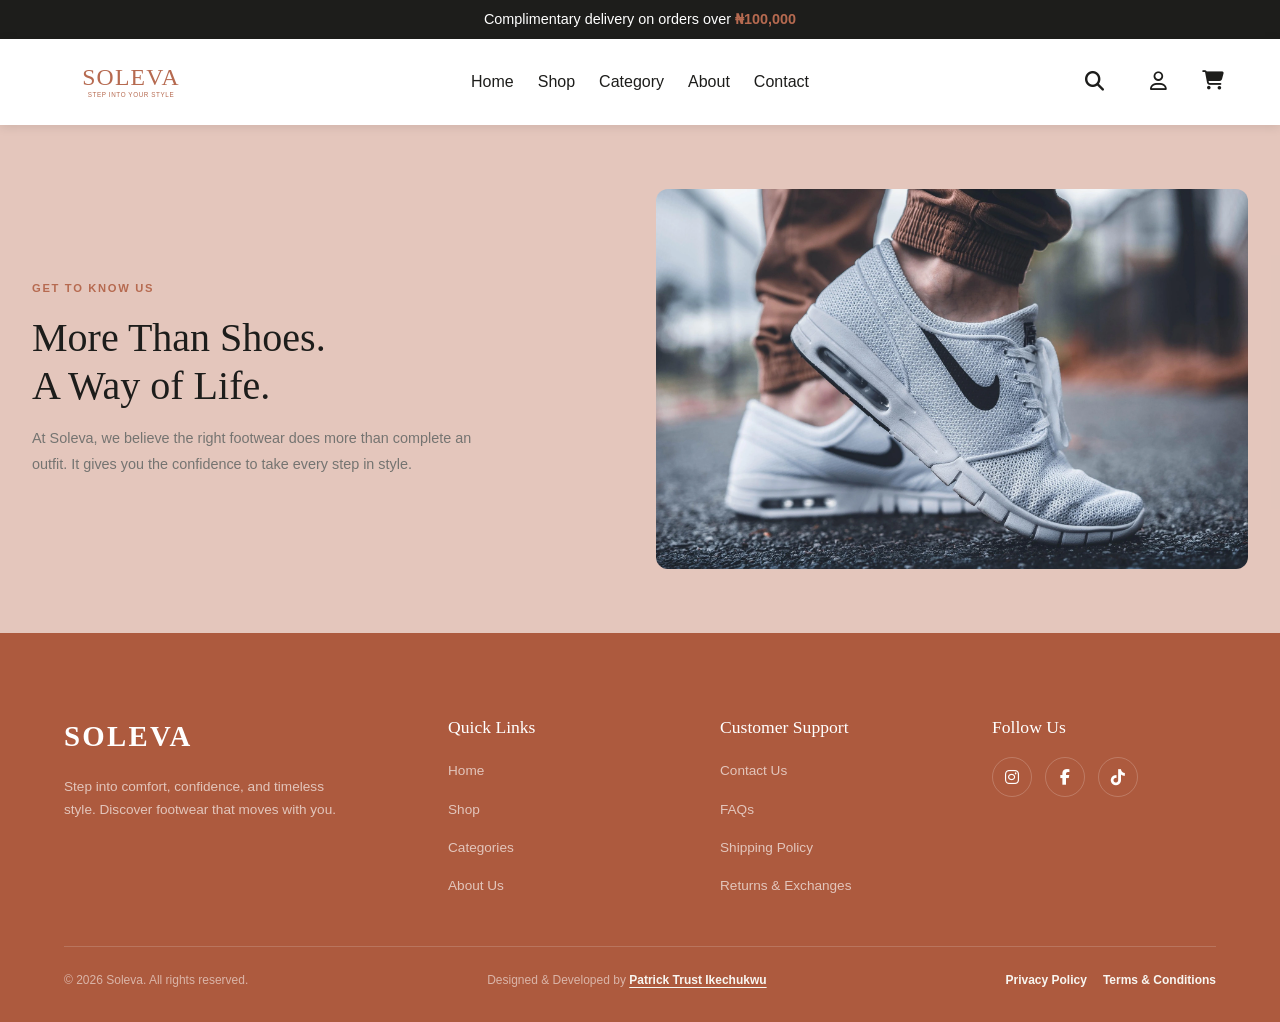
==== about.html @ 8332e3c0 "completed hero section" ====
<!DOCTYPE html>
<html lang="en">

    <head>

        <!-- ==========================================
            Basic Meta Tags
        =========================================== -->
        <meta charset="UTF-8">
        <meta name="viewport" content="width=device-width, initial-scale=1.0">

        <!-- ==========================================
            SEO Meta Tags
        =========================================== -->
        <title>SOLEVA | Step Into Your Style</title>

        <meta name="description"
            content="Discover quality footwear for every style at SOLEVA. Shop sneakers, casual shoes, formal footwear, sports shoes, and more.">

        <meta name="author" content="Patrick Trust Ikechukwu">

        <!-- ==========================================
            Theme Color
        =========================================== -->
        <meta name="theme-color" content="#111111">

        <!-- ==========================================
            Favicon
        =========================================== -->
        <link rel="icon" type="image/png" href="images/logo/favicon.png">

        <!-- ==========================================
            Google Fonts
        =========================================== -->
        <link rel="preconnect" href="https://fonts.googleapis.com">

        <link rel="preconnect"
            href="https://fonts.gstatic.com"
            crossorigin>

        <link
            href="https://fonts.googleapis.com/css2?family=Inter:wght@400;500;600;700&family=Poppins:wght@500;600;700&display=swap"
            rel="stylesheet">

        <!-- ==========================================
            Font Awesome
        =========================================== -->
        <link
            rel="stylesheet"
            href="https://cdnjs.cloudflare.com/ajax/libs/font-awesome/6.7.2/css/all.min.css">

        <!-- ==========================================
            CSS Files
        =========================================== -->
        <link rel="stylesheet" href="css/style.css">
        <link rel="stylesheet" href="css/about.css">
        <link rel="stylesheet" href="css/components.css">
        <link rel="stylesheet" href="css/animations.css">
        <link rel="stylesheet" href="css/responsive.css">

    </head>

    <body>
        <!-- Announcement Bar -->
        <div class="announcement-bar">
            <p>Complimentary delivery on orders over <span>&#8358;100,000</span></p>
        </div>

        <!-- Header -->
        <header class="header">
            <div class="header-container container">
                <!-- Mobile Menu Button -->
                <button class="menu-btn" aria-label="Open navigation menu" aria-expanded="false" aria-controls="nav-links">
                    <i class="fa-solid fa-bars"></i>
                </button>
                <!-- logo -->
                <div class="logo-container">
                    <a href="index.html" class="logo" aria-label="SoleEva home">
                        <img src="assets/images/logo/image.svg" alt="SoleEva">
                    </a>
                </div>
                <!-- navigation -->
                <div class="nav-container">
                    <nav class="nav" aria-label="Main navigation">
                        <ul id="nav-links">
                            <li><a href="index.html">Home</a></li>
                            <li><a href="shop.html">Shop</a></li>
                            <li><a href="shop.html">Category</a></li>
                            <li><a href="about.html">About</a></li>
                            <li><a href="contact.html">Contact</a></li>
                        </ul>
                    </nav>
                </div>
                <!-- Header Actions -->
               <div class="header-actions">
                    <!-- Search --> 
                    <div class="search-container"> 
                        <button class="search-toggle" aria-label="Open search" aria-expanded="false"> <i class="fa-solid fa-magnifying-glass"></i> </button>

                        <form class="search-form" role="search">
                            <input
                                type="search"
                                class="search-input"
                                placeholder="Search shoes..."
                                aria-label="Search shoes"
                            >
                            <button type="submit" aria-label="Submit search">
                                <i class="fa-solid fa-arrow-right"></i>
                            </button>
                        </form>
                        
                    </div> 
                    <!-- Account Dropdown -->
                    <div class="account-container">

                        <button
                            class="account-toggle"
                            aria-label="Account options"
                            aria-expanded="false"
                            aria-controls="account-dropdown"
                        >
                            <i class="fa-regular fa-user"></i>
                        </button>

                        <div class="account-dropdown" id="account-dropdown">
                            <a href="login.html">Login</a>
                        </div>

                    </div>
                    <!-- Cart --> 
                    <div class="cart-container"> 
                        <a href="cart.html" class="cart-link" aria-label="Shopping Cart"> 
                            <i class="fa-solid fa-cart-shopping"></i> 
                        </a> 
                    </div> 
                </div>
            </div>
        </header>

        <main>
            <section class="about-hero">
                <div class="about-hero-content">
                    <p class="about-label">GET TO KNOW US</p>

                    <h1>More Than Shoes.<br>A Way of Life.</h1>

                    <p class="about-description">
                        At Soleva, we believe the right footwear does more than
                        complete an outfit. It gives you the confidence to take
                        every step in style.
                    </p>
                </div>

                <div class="about-hero-image">
                    <img
                        src="assets/images/hero_1.webp"
                        alt="Stylish footwear from the Soleva collection"
                    >
                </div>
            </section>
        </main>
        <footer class="footer">
            <div class="container">

                <!-- Brand -->
                <div class="footer-brand">
                    <a href="index.html" class="footer-logo">
                        SOLEVA
                    </a>

                    <p>
                        Step into comfort, confidence, and timeless style.
                        Discover footwear that moves with you.
                    </p>
                </div>

                <!-- Quick Links -->
                <div class="footer-links">
                    <h3>Quick Links</h3>
                    <ul>
                        <li><a href="index.html">Home</a></li>
                        <li><a href="shop.html">Shop</a></li>
                        <li><a href="shop.html">Categories</a></li>
                        <li><a href="about.html">About Us</a></li>
                    </ul>
                </div>

                <!-- Customer Support -->
                <div class="footer-links">
                    <h3>Customer Support</h3>
                    <ul>
                        <li><a href="contact.html">Contact Us</a></li>
                        <li><a href="#">FAQs</a></li>
                        <li><a href="#">Shipping Policy</a></li>
                        <li><a href="#">Returns & Exchanges</a></li>
                    </ul>
                </div>

                <!-- Social Media -->
                <div class="footer-social">
                    <h3>Follow Us</h3>

                    <div class="social-icons">
                        <a href="#" aria-label="Instagram">
                            <i class="fa-brands fa-instagram"></i>
                        </a>

                        <a href="#" aria-label="Facebook">
                            <i class="fa-brands fa-facebook-f"></i>
                        </a>

                        <a href="#" aria-label="TikTok">
                            <i class="fa-brands fa-tiktok"></i>
                        </a>
                    </div>
                </div>

                <!-- Footer Bottom -->
                <div class="footer-bottom">
                    <p>&copy; 2026 Soleva. All rights reserved.</p>

                    <p>
                        Designed & Developed by
                        <a href="#" target="_blank" rel="noopener noreferrer">
                            Patrick Trust Ikechukwu
                        </a>
                    </p>
                    <div class="footer-legal">
                        <a href="#">Privacy Policy</a>
                        <a href="#">Terms & Conditions</a>
                    </div>
                </div>

            </div>
        </footer>
        
        <script type="module" src="js/scripts.js"></script>
        <script src="js/navigation.js"></script>
    </body>
</html>
---- css/style.css ----
/* Mobile-First CSS */
:root {
    /* Colors */
    --color-background: #b66a5036;
    --color-surface: #FFFFFF;
    --color-text: #1D1D1B;
    --color-text-muted: #757471;
    --color-accent: #B66A50;
    --color-footer: #ad5a3e;
    --color-border: #E7E2D9;
    --color-hero-section: linear-gradient(
        135deg,
        #f5c0a1 0%,
        #e2d7c7 50%,
        #e9c0b4 100%
    );

    /* Typography */
    --font-heading: Georgia, serif;
    --font-body: Arial, sans-serif;

    /* Layout */
    --container-width: 1200px;
    --page-padding-sm: 1rem;
    --page-padding-md: 1.5rem;
    --page-padding-lg: 2rem;
    --page-padding-xl: 2.5rem;

    /* Spacing */
    --space-xs: 0.5rem;
    --space-sm: 1rem;
    --space-md: 1.5rem;
    --space-lg: 2rem;
    --space-xl: 3rem;

    --radius-small: 6px;
    --radius-medium: 12px;

    /* Effects */
    --transition-fast: 200ms ease;
    --transition-smooth: 350ms ease;
}

/* Reset */

*,
*::before,
*::after {
    box-sizing: border-box;
    margin: 0;
    padding: 0;
}

html {
    scroll-behavior: smooth;
}

body {
    min-height: 100vh;
    font-family: var(--font-body);
    background-color: var(--color-background);
    color: var(--color-text);
    line-height: 1.6;
}

img,
picture,
svg {
    display: block;
    max-width: 100%;
}

button,
input,
textarea,
select {
    font: inherit;
}

button {
    cursor: pointer;
}

a {
    color: inherit;
    text-decoration: none;
}

ul,
ol {
    list-style: none;
}

button:focus-visible,
a:focus-visible,
input:focus-visible {
    outline: 2px solid var(--color-accent);
    outline-offset: 4px;
}



/* 4. LAYOUT UTILITIES */

.container {
    width: min(
        100% - (var(--page-padding) * 2),
        var(--container-width)
    );
    margin-inline: auto;
}

.section {
    padding-block: var(--space-xl);
}

.section-title {
    margin-bottom: var(--space-lg);
}


/* 5. BUTTONS */

.btn {
    display: inline-flex;
    align-items: center;
    justify-content: center;
    gap: var(--space-xs);

    padding: 0.8rem 1.5rem;

    background-color: var(--color-text);
    color: var(--color-surface);

    border: 1px solid transparent;
    border-radius: var(--radius-small);

    font-size: 0.9rem;
    font-weight: 500;

    transition:
        background-color var(--transition-fast),
        color var(--transition-fast),
        border-color var(--transition-fast);
}

.btn:hover {
    background-color: var(--color-accent);
}

.btn--outline {
    background-color: transparent;
    color: var(--color-text);
    border-color: var(--color-border);
}

.btn--outline:hover {
    background-color: var(--color-text);
    color: var(--color-surface);
}


/* 6. FORMS */

input,
textarea,
select {
    width: 100%;
    padding: 0.8rem 1rem;

    background-color: var(--color-surface);
    color: var(--color-text);

    border: 1px solid var(--color-border);
    border-radius: var(--radius-small);
}

input::placeholder,
textarea::placeholder {
    color: var(--color-text-muted);
}


/* 7. ACCESSIBILITY */

.skip-link {
    position: absolute;
    top: -100%;
    left: 1rem;
    z-index: 1000;

    padding: 0.75rem 1rem;
    background-color: var(--color-text);
    color: var(--color-surface);
}

.skip-link:focus {
    top: 1rem;
}

@media (prefers-reduced-motion: reduce) {
    *,
    *::before,
    *::after {
        scroll-behavior: auto !important;
        animation-duration: 0.01ms !important;
        animation-iteration-count: 1 !important;
        transition-duration: 0.01ms !important;
    }
}


/* 8. RESPONSIVE ADJUSTMENTS */

/* Tablets and larger screens */
@media (min-width: 768px) {
    :root {
        --page-padding: 1.5rem;
    }

    .section {
        padding-block: var(--space-xl);
    }
}

/* Large screens */
@media (min-width: 1200px) {
    :root {
        --page-padding: 2rem;
    }
}
---- css/about.css ----
.about-hero {
    width: 100%;
    padding: 3rem 1.5rem;
    background-color: var(--color-background);
}

.about-hero-content {
    margin-bottom: 2rem;
}

.about-label {
    margin-bottom: 1rem;
    color: var(--color-accent);
    font-size: .7rem;
    font-weight: 700;
    letter-spacing: .15em;
}

.about-hero-content h1 {
    margin-bottom: 1rem;
    color: var(--color-text);
    font-family: var(--font-heading);
    font-size: clamp(2rem, 7vw, 3rem);
    font-weight: 400;
    line-height: 1.2;
}

.about-description {
    max-width: 450px;
    color: var(--color-text-muted);
    font-size: .9rem;
    line-height: 1.8;
}

.about-hero-image {
    width: 100%;
    height: 280px;
    overflow: hidden;
    border-radius: var(--radius-medium);
}

.about-hero-image img {
    display: block;
    width: 100%;
    height: 100%;
    object-fit: cover;
}
---- css/components.css ----
/* Announcement Bar */

.announcement-bar {
    padding: 0.5rem;
    background-color: var(--color-text);
    color: var(--color-surface);
    text-align: center;
    font-size: 0.9rem;
}

.announcement-bar span {
    color: var(--color-accent);
    font-weight: 600;
}

/* Header */

.header {
    position: relative;
    background-color: var(--color-surface);
    box-shadow: 0 2px 10px rgba(0, 0, 0, 0.1);
}

.header-container {
    display: flex;
    align-items: center;
    gap: 0.75rem;
    padding: var(--space-sm) var(--page-padding-sm);
}
/* hamburger menu */
.menu-btn {
    display: flex;
    align-items: center;
    justify-content: center;

    width: 40px;
    height: 40px;

    background: transparent;
    border: none;
    border-radius: var(--radius-small);

    font-size: 1.5rem;
    color: var(--color-text);

    cursor: pointer;
    transition: color var(--transition-fast);
}

.menu-btn:hover {
    color: var(--color-accent);
}
/* Logo */
.logo-container {
    display: flex;
    align-items: center;
}

.logo {
    display: inline-flex;
    align-items: center;
    text-decoration: none;
}

.logo img {
    display: block;
    width: 150px;
    height: auto;
    max-width: 100%;
    object-fit: contain;
    transition: opacity var(--transition-fast);
}

.logo:hover img {
    opacity: 0.85;
}

/* Navigation */
.nav-container {
    display: none;
    position: absolute;
    top: 100%;
    left: 0;
    width: 100%;
    background-color: var(--color-surface);
    border-top: 1px solid var(--color-border);
    z-index: 100;
}

.nav-container.active {
    display: block;
}

.nav ul {
    display: flex;
    flex-direction: column;
    list-style: none;
    padding: var(--space-sm) var(--page-padding-sm);
    margin: 0;
}

.nav li a {
    display: block;
    padding: 1rem 0;
    color: var(--color-text);
    text-decoration: none;
    border-bottom: 1px solid var(--color-border);
    transition: color var(--transition-fast);
}

.nav li:last-child a {
    border-bottom: none;
}

.nav li a:hover {
    color: var(--color-accent);
}

/* Header Actions */

.header-actions {
    display: flex;
    align-items: center;
    gap: var(--space-xs);
    margin-left: auto;
}

.header-actions i{
    font-size: 0.97rem;
    color: var(--color-text);
    cursor: pointer;
    transition: color var(--transition-fast);
}

.header-actions i:hover {
    color: var(--color-accent);
}

/* Search input when clicked */
.search-container {
    position: relative;
}

.search-toggle {
    display: flex;
    align-items: center;
    justify-content: center;
    width: 40px;
    height: 40px;
    background: none;
    border: none;
    color: var(--color-text);
    font-size: 1.1rem;
    cursor: pointer;
}

.search-form {
    display: none;
    align-items: center;
    gap: 0.5rem;
    position: absolute;
    top: calc(100% + 0.75rem);
    right: -70px;
    width: min(280px, 85vw);
    padding: 0.5rem;
    background: var(--color-surface);
    border: 1px solid var(--color-border);
    border-radius: var(--radius-medium);
    z-index: 10;
}

.search-container.active .search-form {
    display: flex;
}

.search-input {
    width: 100%;
    min-width: 0;
    padding: 0.5rem;
    border: none;
    outline: none;
    background: transparent;
    color: var(--color-text);
    font-size: 1rem;
}

.search-form button {
    padding: 0.5rem;
    border: none;
    background: none;
    color: var(--color-text);
    cursor: pointer;
}

/* Account Dropdown */
.account-container {
    position: relative;
}

.account-toggle {
    display: flex;
    align-items: center;
    justify-content: center;
    width: 40px;
    height: 40px;
    padding: 0;
    background: none;
    border: none;
    color: var(--color-text);
    font-size: 1.2rem;
    cursor: pointer;
    transition: color var(--transition-fast);
}

.account-toggle:hover {
    color: var(--color-accent);
}

.account-dropdown {
    display: none;
    position: absolute;
    top: calc(100% + 0.75rem);
    right: -30px;
    min-width: 160px;
    background-color: var(--color-surface);
    border: 1px solid var(--color-border);
    border-radius: var(--radius-medium);
    box-shadow: 0 4px 12px rgba(0, 0, 0, 0.08);
    z-index: 200;
}

.account-container.active .account-dropdown {
    display: block;
}

.account-dropdown a {
    display: block;
    padding: 0.75rem 1rem;
    color: var(--color-text);
    text-decoration: none;
    transition: background-color var(--transition-fast),
                color var(--transition-fast);
}

.account-dropdown a:hover {
    background-color: var(--color-background);
    color: var(--color-accent);
}


/* =========================
   HERO SECTION
========================= */
.hero {
    width: 100%;
    min-height: auto;
    background: var(--color-hero-section);
    padding-bottom: 50px;
}

.hero-container {
    display: flex;
    flex-direction: column;
    gap: var(--space-md);

    width: 100%;
}
.hero-image {
    position: relative;
    width: 100%;
    height: 320px;
    overflow: hidden;
}

.hero-image picture {
    display: block;
    width: 100%;
    height: 100%;
}

.hero-image img {
    display: block;
    width: 100%;
    height: 100%;
    object-fit: cover;
    object-position: center;
    opacity: 1;
    transition: opacity 600ms ease;
}

.hero-image img.is-changing {
    opacity: 0;
}
.hero-content {
    width: 100%;
    padding: var(--space-xs) var(--page-padding-sm);
}

.hero-subtitle {
    width: fit-content;
    margin: 0 0 var(--space-xs);

    font-size: 0.875rem;
    font-weight: 600;
    font-family: var(--font-heading);
    font-style:italic;
    letter-spacing: 0.08em;
    text-transform: uppercase;
    color: var(--color-accent);

    border-bottom: 3px double var(--color-accent);
}

.hero-content h1 {
    margin: 0 0 var(--space-sm);

    font-family: var(--font-heading);
    font-size: 2.2rem;
    font-weight: 500;
    line-height: 1.1;
    letter-spacing: -0.04em;

    /* max-width: 390px; */
}

.hero-description {
    max-width: 450px;
    margin: 0 0 var(--space-md);

    color: var(--color-text-muted);
    font-size: 0.886rem;
    font-family: var(--font-heading);
    font-style:italic;
    line-height: 1.5;
}

.hero-buttons {
    display: flex;
    flex-wrap: wrap;
    gap: var(--space-sm);
}

.btn {
    display: inline-flex;
    align-items: center;
    justify-content: center;
    gap: var(--space-sm);

    min-height: 42px;
    padding: 0.65rem 1rem;

    border: 1px solid transparent;
    border-radius: var(--radius-small);

    font-size: 0.85rem;
    text-decoration: none;

    transition:
        background-color var(--transition-fast),
        color var(--transition-fast),
        border-color var(--transition-fast);
}

.btn-primary {
    background-color: var(--color-accent);
    color: var(--color-surface);
}

.btn-secondary {
    border-color: var(--color-text);
    background-color: transparent;
    color: var(--color-text);
}

.btn-primary:hover {
    background-color: var(--color-text);
}

.btn-secondary:hover {
    background-color: var(--color-text);
    color: var(--color-surface);
}





/* =========================
   SHOP BY CATEGORY
========================= */

.categories-section, .featured-products {
    width: 100%;
    padding-top: var(--space-md);
    padding-bottom: var(--space-lg);
    background-color: var(--color-background);
}

/* Section heading */

.section-heading {
    margin-bottom: var(--space-sm);
    text-align: center;
}

.section-heading > p:first-child {
    width: fit-content;

    margin: 0 auto;
    margin-bottom: var(--space-xs);

    color: var(--color-accent);
    font-size: 0.7rem;
    font-weight: 700;
    font-family: var(--font-heading);
    font-style:italic;
    letter-spacing: 0.15em;

    
    border-bottom: 3px double var(--color-accent);

}

.section-heading h2 {
    color: var(--color-text);
    font-family: var(--font-heading);
    font-size: clamp(1.8rem, 5vw, 2.5rem);
    font-weight: 500;
}

.section-heading > p:last-child {
    width: fit-content;
    margin: 0 auto;
    padding-bottom: 0.4rem;

    color: var(--color-text);
    font-size: 0.9rem;
    font-family: var(--font-heading);
    font-style: italic;
    line-height: 1.6;
}

/* Category grid */

.categories-grid, .products-grid {
    display: grid;
    grid-template-columns: repeat(2, minmax(0, 1fr));
    gap: 1rem;
    padding: var(--space-sm) var(--page-padding-sm);
}

/* Category card */

.category-card {
    position: relative;
    display: block;
    min-width: 0;
    overflow: hidden;
    aspect-ratio: 2 / 1;
    border-radius: var(--radius-medium);
    background-color: var(--color-border);
    text-decoration: none;
}

/* Category image */

.category-card img {
    display: block;
    width: 100%;
    height: 100%;
    object-fit: cover;
    transition: transform var(--transition-smooth);
}

/* Dark gradient behind text */

.category-card::after {
    position: absolute;
    inset: 0;
    content: "";
    background: linear-gradient(
        to top,
        rgba(0, 0, 0, 0.65),
        rgba(0, 0, 0, 0.15) 45%,
        transparent 75%
    );
    pointer-events: none;
}

/* Category information */

.category-info {
    position: absolute;
    right: 0;
    bottom: 0;
    left: 0;
    z-index: 1;
    display: flex;
    align-items: flex-end;
    justify-content: space-between;
    gap: 0.5rem;
    padding: 1rem;
}

.category-info h3 {
    color: var(--color-surface);
    font-family: var(--font-heading);
    font-size: clamp(1rem, 3vw, 1.25rem);
    font-weight: 400;
}

.category-info span {
    flex-shrink: 0;
    color: var(--color-surface);
    font-size: 0.7rem;
    white-space: nowrap;
}

/* Hover effect */

.category-card:hover img {
    transform: scale(1.06);
}

/* Keyboard accessibility */

.category-card:focus-visible {
    outline: 2px solid var(--color-accent);
    outline-offset: 4px;
}


/* FEATURED PRODUCTS */

.product-card {
    min-width: 0;
    overflow: hidden;
    background-color: var(--color-background);
    border-radius: var(--radius-medium);
}

.product-image {
    width: 100%;
    aspect-ratio: 1 / 1;
    overflow: hidden;
    background-color: var(--color-border);
}

.product-image img {
    display: block;
    width: 100%;
    height: 100%;
    object-fit: cover;
    object-position: center;
}

.product-info {
    display: flex;
    flex-direction: column;
    gap: 0.4rem;
    padding: 0.85rem;
}

.product-category {
    color: var(--color-text-muted);
    font-size: 0.8rem;
    text-transform: uppercase;
    letter-spacing: 0.08em;
}

.product-info h3 {
    color: var(--color-text);
    font-family: var(--font-heading);
    font-size: 0.98rem;
    font-weight: 400;
    line-height: 1.4;
}

.product-price {
    color: var(--color-accent);
    font-size: 1rem;
    font-weight: 700;
}

.product-image img {
    transition: transform var(--transition-smooth);
}

.product-card:hover .product-image img {
    transform: scale(1.05);
}

.product-card {
    transition: box-shadow var(--transition-smooth);
}

.product-card:hover {
    box-shadow: 0 8px 24px rgba(0, 0, 0, 0.08);
}

.product-info h3 {
    transition: color var(--transition-fast);
}

.product-card:hover .product-info h3 {
    color: var(--color-accent);
}

/* landscape for featured products */
@media screen and (min-width: 620px) and (max-width: 1023px) 
and (orientation: landscape) 
and (max-height: 700px) {
    .products-grid {
        grid-template-columns: repeat(3, minmax(0, 1fr));
        gap: 1.25rem;
    }
    .product-image {
        aspect-ratio: 3 / 2;
    }
    /* .featured-products .container, .new-arrivals .container{
        max-width: 670px;
    } */
}



/* promotional banner */
.promo-banner {
    position: relative;
    width: 100%;
    min-height: 350px;

    display: flex;
    align-items: center;
    justify-content: flex-start;

    padding: var(--space-xl) var(--page-padding);

    background-image: url("../assets/images/hero_2.jpg");
    background-size: cover;
    background-position: 70% center;
    background-repeat: no-repeat;

    overflow: hidden;
}

/* Dark overlay */
.promo-banner::before {
    content: "";
    position: absolute;
    inset: 0;
    background: rgba(0, 0, 0, 0.582);
}

/* Text content */
.promo-content {
    position: relative;
    z-index: 1;
    width: 100%;
    max-width: 100%;
    text-align: left;
    padding: var(--space-md) var(--page-padding-sm);
}

/* Promotional label */
.promo-label {
    color: var(--color-accent);
    font-size: 0.7rem;
    font-weight: 700;
    letter-spacing: 0.15em;
    margin-bottom: var(--space-sm);
}

/* Heading */
.promo-content h2 {
    color: var(--color-surface);
    font-family: var(--font-heading);
    font-size: 1.8rem;
    font-weight: 400;
    line-height: 1.2;
    margin-bottom: var(--space-sm);
}

/* Description */
.promo-description {
    color: var(--color-surface);
    font-size: 0.85rem;
    line-height: 1.7;
    margin-bottom: var(--space-lg);
}

/* Button */
.promo-btn {
    display: inline-block;
    padding: 0.85rem 1.5rem;
    background-color: var(--color-accent);
    color: var(--color-surface);
    text-decoration: none;
    font-size: 0.85rem;
    transition: background-color var(--transition-fast);
}

.promo-btn:hover {
    background-color: var(--color-text);
}


/* new arrivals */
.new-arrivals {
    width: 100%;
    padding-top: var(--space-xl);
    background-color: var(--color-background);
}

.new-arrivals .container {
    max-width: var(--container-width);
    margin: 0 auto;
}

.new-arrivals-action {
    display: flex;
    justify-content: center;
    padding: 2rem 0 ;
}

.view-all-btn {
    display: inline-block;
    padding: 0.85rem 1.5rem;
    border: 1px solid var(--color-text);
    color: var(--color-text);
    text-decoration: none;
    font-size: 0.85rem;
    transition: all var(--transition-fast);
}

.view-all-btn:hover {
    background-color: var(--color-text);
    color: var(--color-surface);
}

.product-image {
    position: relative;
}

.product-badge {
    position: absolute;
    top: 0.7rem;
    left: 0.7rem;
    z-index: 1;
    padding: 0.35rem 0.6rem;
    background-color: var(--color-accent);
    color: var(--color-surface);
    font-size: 0.65rem;
    font-weight: 700;
    letter-spacing: 0.08em;
}



/* ===== why-choose-section ===== */
.why-choose-section {
    width: 100%;
    padding: 2.5rem 1.5rem;
    background-color: var(--color-surface);
}

.why-choose-section .container {
    max-width: var(--container-width);
    margin: 0 auto;
}

.features-grid {
    display: grid;
    grid-template-columns: repeat(2, minmax(0, 1fr));
    gap: 1rem;
}

.feature-card {
    display: flex;
    flex-direction: column;
    align-items: flex-start;
    gap: 0.7rem;
    padding: 1.2rem 1rem;
    background-color: var(--color-background);
    border: 1px solid var(--color-border);
    border-radius: var(--radius-medium);
}

.feature-icon {
    display: flex;
    align-items: center;
    justify-content: center;
    width: 42px;
    height: 42px;
    background-color: rgba(182, 106, 80, 0.12);
    color: var(--color-accent);
    border-radius: 50%;
    font-size: 1rem;
}

.feature-card h3 {
    color: var(--color-text);
    font-family: var(--font-heading);
    font-size: 1rem;
    font-weight: 400;
}

.feature-card p {
    color: var(--color-text-muted);
    font-size: 0.8rem;
    line-height: 1.6;
}



/* testimonials */
.testimonials-section {
    width: 100%;
    padding: 2.5rem 1.5rem;
    background-color: var(--color-background);
}

.testimonials-section .container {
    max-width: var(--container-width);
    margin: 0 auto;
}

.testimonials-container {
    display: flex;
    gap: 1rem;
    overflow-x: auto;
    scroll-snap-type: x mandatory;
    scrollbar-width: none;
    padding-bottom: 0.5rem;
}

.testimonials-container::-webkit-scrollbar {
    display: none;
}

.testimonial-card {
    flex: 0 0 85%;
    scroll-snap-align: start;
    padding: 1.5rem;
    background-color: var(--color-surface);
    border: 1px solid var(--color-border);
    border-radius: var(--radius-medium);
}

.testimonial-rating {
    display: flex;
    gap: 0.25rem;
    color: var(--color-accent);
    font-size: 0.8rem;
    margin-bottom: 1rem;
}

.testimonial-text {
    color: var(--color-text);
    font-family: var(--font-heading);
    font-size: 0.95rem;
    line-height: 1.7;
    margin-bottom: 1.5rem;
}

.testimonial-author {
    display: flex;
    align-items: center;
    gap: 0.75rem;
}

.author-avatar {
    width: 42px;
    height: 42px;
    display: flex;
    align-items: center;
    justify-content: center;
    flex-shrink: 0;
    background-color: rgba(182, 106, 80, 0.12);
    color: var(--color-accent);
    border-radius: 50%;
    font-size: 0.8rem;
    font-weight: 700;
}

.testimonial-author h3 {
    color: var(--color-text);
    font-size: 0.9rem;
    font-weight: 600;
    margin-bottom: 0.2rem;
}

.testimonial-author span {
    color: var(--color-text-muted);
    font-size: 0.7rem;
}


/* newsletter */
.newsletter-section {
    width: 100%;
    padding: 3rem 1.5rem;
    background-color: var(--color-text);
}

.newsletter-section .container {
    max-width: var(--container-width);
    margin: 0 auto;
}
.newsletter-section {
    width: 100%;
    padding: 3rem 1.5rem;
    background-image: url("../assets/images/hero_3.webp");
    background-size: cover;
    background-position: center;
    background-repeat: no-repeat;
    position: relative;
    isolation: isolate;
}

.newsletter-section::before {
    content: "";
    position: absolute;
    inset: 0;
    background: rgba(0, 0, 0, 0.822);
    z-index: -1;
}
/* .newsletter-section .section-heading {
    max-width: 550px;
    margin: 0 auto var(--space-lg);
} */

.newsletter-section .section-heading h2 {
    color: var(--color-surface);
}

.newsletter-section .section-heading > p:last-child {
    color: rgba(255, 255, 255, .7);
}

.newsletter-form {
    max-width: 550px;
    margin: 0 auto;
}

.newsletter-form {
    display: flex;
    flex-direction: column;
    gap: .75rem;
}

.newsletter-form input {
    width: 100%;
    padding: .9rem 1rem;
    border: 1px solid var(--color-border);
    border-radius: var(--radius-small);
    background-color: var(--color-surface);
    color: var(--color-text);
    font-size: .85rem;
    outline: none;
}

.newsletter-form input:focus {
    border-color: var(--color-accent);
}

.newsletter-form button {
    width: 100%;
    padding: .9rem 1rem;
    border: none;
    border-radius: var(--radius-small);
    background-color: var(--color-accent);
    color: var(--color-surface);
    font-size: .85rem;
    font-weight: 600;
    cursor: pointer;
    transition: background-color var(--transition-fast);
}

.newsletter-form button:hover {
    background-color: #98543f;
}


/* footer */
/* FOOTER */

.footer {
    width: 100%;
    padding: 3rem 1.5rem 1.5rem;
    background: var(--color-footer);
}

.footer .container {
    max-width: var(--container-width);
    margin: 0 auto;
}

/* BRAND */

.footer-brand {
    padding-bottom: 2rem;
    border-bottom: 1px solid rgba(255, 255, 255, .15);
}
.footer-logo {
    display: inline-block;
    margin-bottom: 1rem;
    color: var(--color-surface);
    font-family: var(--font-heading);
    font-size: 1.8rem;
    font-weight: 600;
    letter-spacing: .08em;
    text-decoration: none;
}

.footer-brand p {
    max-width: 320px;
    color: rgba(255, 255, 255, .65);
    font-size: .85rem;
    line-height: 1.7;
}

/* FOOTER LINKS */

.footer-links {
    padding: 1.5rem 0;
    border-bottom: 1px solid rgba(255, 255, 255, .15);
}

.footer-links h3,
.footer-social h3 {
    margin-bottom: 1rem;
    color: var(--color-surface);
    font-family: var(--font-heading);
    font-size: 1.1rem;
    font-weight: 400;
}

.footer-links ul {
    display: flex;
    flex-direction: column;
    gap: .8rem;
    list-style: none;
}

.footer-links a {
    color: rgba(255, 255, 255, .65);
    font-size: .85rem;
    text-decoration: none;
    transition: color var(--transition-fast);
}

.footer-links a:hover {
    color: var(--color-accent);
}

/* SOCIAL MEDIA */

.footer-social {
    padding: 1.5rem 0;
    border-bottom: 1px solid rgba(255, 255, 255, .15);
}

.social-icons {
    display: flex;
    align-items: center;
    gap: .8rem;
}

.social-icons a {
    display: flex;
    align-items: center;
    justify-content: center;
    width: 40px;
    height: 40px;
    border: 1px solid rgba(255, 255, 255, .2);
    border-radius: 50%;
    color: var(--color-surface);
    font-size: 1rem;
    text-decoration: none;
    transition: all var(--transition-fast);
}

.social-icons a:hover {
    background-color: var(--color-accent);
    border-color: var(--color-accent);
}

/* FOOTER BOTTOM */

.footer-bottom {
    display: flex;
    flex-direction: column;
    align-items: center;
    gap: 1rem;
    padding-top: 1.5rem;
    text-align: center;
}

.footer-bottom p,
.footer-legal a {
    color: rgba(255, 255, 255, .55);
    font-size: .75rem;
}
.footer-bottom a {
    color: #F8F6F1;
    font-weight: 600;
    text-decoration: underline;
    text-underline-offset: 3px;
    transition: opacity var(--transition-fast);
}

.footer-bottom a:hover {
    opacity: .75;
}
.footer-legal {
    display: flex;
    flex-wrap: wrap;
    justify-content: center;
    gap: 1rem;
}

.footer-legal a {
    text-decoration: none;
    transition: color var(--transition-fast);
}

.footer-legal a:hover {
    color: var(--color-accent);
}
---- css/responsive.css ----
/* ========================================
   TABLET AND DESKTOP
======================================== */

@media (min-width: 768px) {

    .header .header-container {
        display: flex;
        align-items: center;
        justify-content: space-between;
        gap: var(--space-md);
    }

    .header .menu-btn {
        display: none;
    }

    .header .nav-container {
        display: block;
        position: static;
        width: auto;
        margin-left: 0;
        border-top: none;
        background: transparent;
    }

    .header .nav ul {
        display: flex;
        flex-direction: row;
        align-items: center;
        justify-content: center;
        gap: var(--space-md);
        padding: 0;
    }

    .header .nav li a {
        padding: 0.5rem 0;
        border-bottom: none;
    }

    .header .header-actions {
        display: flex;
        align-items: center;
        gap: var(--space-xs);
        margin-left: 0;
    }

    .header-actions i{
        font-size: 1rem;
    }
    
    .hero-image{
        height: 400px;
    }

    .hero-content{
        padding: var(--space-sm) var(--page-padding-md);
    }

    .hero-subtitle{
        font-size: 1rem;
    }

    .hero-content h1{
        font-size: 2.5rem;

        max-width: 590px;
    }

    .hero-description{
        font-size: 1rem;
        max-width: 500px;
    }

    .hero-buttons{
        gap: var(--space-md);
    }

    .btn{
        min-height: 45px;
        padding: 0.85rem 1.385rem;
        font-size: 1rem;
    }

     .categories-section {
        padding-top: var(--space-lg);
    }

    .section-heading > p:first-child{
        text-align: left;
        margin:0;
        margin-left: var(--space-lg);
        font-size: 0.875rem;
    }

    .section-heading {
        margin-bottom: var(--space-lg);
    }

    .categories-grid {
        grid-template-columns: repeat(3, minmax(0, 1fr));
        gap: 1.25rem;
    }

    .category-info {
        padding: 1.25rem;
    }

    .category-card{
        aspect-ratio: 2 / 1;
    }

    .products-grid {
        grid-template-columns: repeat(3, minmax(0, 1fr));
        gap: 1.25rem;
    }

    .featured-products .container {
        max-width: 900px;
    }

    .product-image{
        aspect-ratio: 3 / 2;
    }

    .why-choose-section {
        padding: 3.5rem 2rem;
    }

    .why-choose-section .section-heading > p:first-child{
        margin:0;
        margin-left: var(--space-ms);
    }

    .features-grid {
        grid-template-columns: repeat(2, minmax(0, 1fr));
        gap: 1.5rem;
    }

    .feature-card {
        padding: 1.5rem;
        gap: 0.9rem;
    }

    .feature-icon {
        width: 48px;
        height: 48px;
        font-size: 1.1rem;
    }

    .feature-card h3 {
        font-size: 1.1rem;
    }

    .feature-card p {
        font-size: 0.9rem;
    }

    .testimonials-section {
        padding: 3.5rem 2rem;
    }

    .testimonials-container {
        gap: 1.5rem;
    }

    .testimonial-card {
        flex: 0 0 90%;
        padding: 1.75rem;
    }

    .testimonial-text {
        font-size: 1rem;
    }

    .newsletter-section {
        padding: 3rem 1rem;
    }

    .newsletter-subtitle{
        color: var(--color-accent);
    }

    .newsletter-content {
        display: flex;
        align-items: center;
        justify-content: space-between;
        gap: 3rem;
    }

    .newsletter-content .section-heading {
        flex: 1;
        max-width: 500px;
        margin: 0;
        text-align: left;
    }

    .newsletter-content .section-heading > p:first-child{
        margin:0;
        margin-left: var(--space-ms);
    }

    .newsletter-form {
        flex: 1;
        max-width: 450px;
        margin: 0;
    }

    .footer {
        padding: 4rem 2rem 2rem;
    }

    .footer .container {
        display: grid;
        grid-template-columns: repeat(2, minmax(0, 1fr));
        column-gap: 3rem;
    }

    .footer-brand {
        padding-bottom: 2rem;
    }

    .footer-links {
        padding: 1.5rem 0;
    }

    .footer-social {
        padding: 1.5rem 0;
    }

    .footer-bottom {
        grid-column: 1 / -1;
        flex-direction: row;
        justify-content: space-between;
        text-align: left;
        padding-top: 2rem;
    }

    .about-hero {
        display: flex;
        align-items: center;
        gap: 2rem;
        padding: 4rem 2rem;
    }

    .about-hero-content {
        flex: 1;
        margin-bottom: 0;
    }

    .about-hero-content h1 {
        font-size: 2.5rem;
    }

    .about-hero-image {
        flex: 1;
        height: 380px;
    }
}

/* Laptop */
@media (min-width: 1024px) {

    .header .header-actions {
        gap: var(--space-md);
    }

    .header-actions i{
        font-size: 1.2rem;
    }

    .hero-container{
        flex-direction: row-reverse;
        gap: var(--space-xs);
    }

    .hero-image{
        height: 500px;
        padding: var(--space-sm) var(--page-padding-md);
    }

    .hero-image img{
        border-radius: 9rem 0 5rem 0;
    }

    .hero-content{
        display: flex;
        align-items: center;
    }

    .hero-content h1{
        font-size: 3rem;
        max-width: 590px;
    }

    .hero-description{
        font-size: 1.3rem;
        padding-bottom: 3rem;
    }

    .categories-grid {
        grid-template-columns: repeat(3, minmax(0, 1fr));
        gap: 1.25rem;
        padding: var(--space-md) var(--page-padding-lg);
    }

    .featured-products .container {
        max-width: 1090px;
    }
}

/* Desktop Styles */
@media (min-width: 1200px) {

    .hero-container{
        max-width: 1400px;
        margin-inline: auto;
        padding-bottom: 0;
    }

    .hero-image img{
        border-radius: 11rem 0 7rem 0;
    }

    .hero-content h1{
        font-size: 3.5rem;
        max-width: 610px;
    }

    .hero-description{
        font-size: 1.4rem;
        padding-bottom: 4rem;
    }

    .categories-grid {
        grid-template-columns: repeat(4, minmax(0, 1fr));
        gap: 1.5rem;
        padding: var(--space-sm) var(--page-padding-xl);
    }

    .category-card {
        aspect-ratio: 3 / 2;
    }

    .categories-container {
        max-width: 1400px;
        margin: 0 auto;
    }

    .products-grid {
        grid-template-columns: repeat(4, minmax(0, 1fr));
        gap: 1.5rem;
    }

    .featured-products .container {
        max-width: 1200px;
    }

    .why-choose-section {
        padding: 4rem 2rem;
    }

    .why-choose-section .section-heading > p:first-child{
        margin:0;
        margin-left: var(--space-lg);
    }

    .features-grid {
        grid-template-columns: repeat(4, minmax(0, 1fr));
        gap: 1.5rem;
    }

    .feature-card {
        padding: 1.75rem;
    }

    .feature-card h3 {
        font-size: 1.2rem;
    }

    .testimonial-card {
        flex: 0 0 95%;
        padding: 2rem;
    }

    .newsletter-section {
        padding: 4.5rem 2rem;
        background-position: center;
    }

    .newsletter-content {
        gap: 5rem;
    }

    .newsletter-content .section-heading h2 {
        font-size: 2.5rem;
    }

    .newsletter-form {
        max-width: 500px;
    }

    .footer {
        padding: 5rem 2rem 2rem;
    }

    .footer .container {
        grid-template-columns: 1.5fr 1fr 1fr 1fr;
        column-gap: 3rem;
    }

    .footer-brand {
        padding-bottom: 0;
        border-bottom: none;
    }

    .footer-links,
    .footer-social {
        padding: 0;
        border-bottom: none;
    }

    .footer-brand p {
        max-width: 280px;
    }

    .footer-bottom {
        margin-top: 3rem;
        padding-top: 1.5rem;
        border-top: 1px solid rgba(231, 226, 217, 0.2);
    }
}
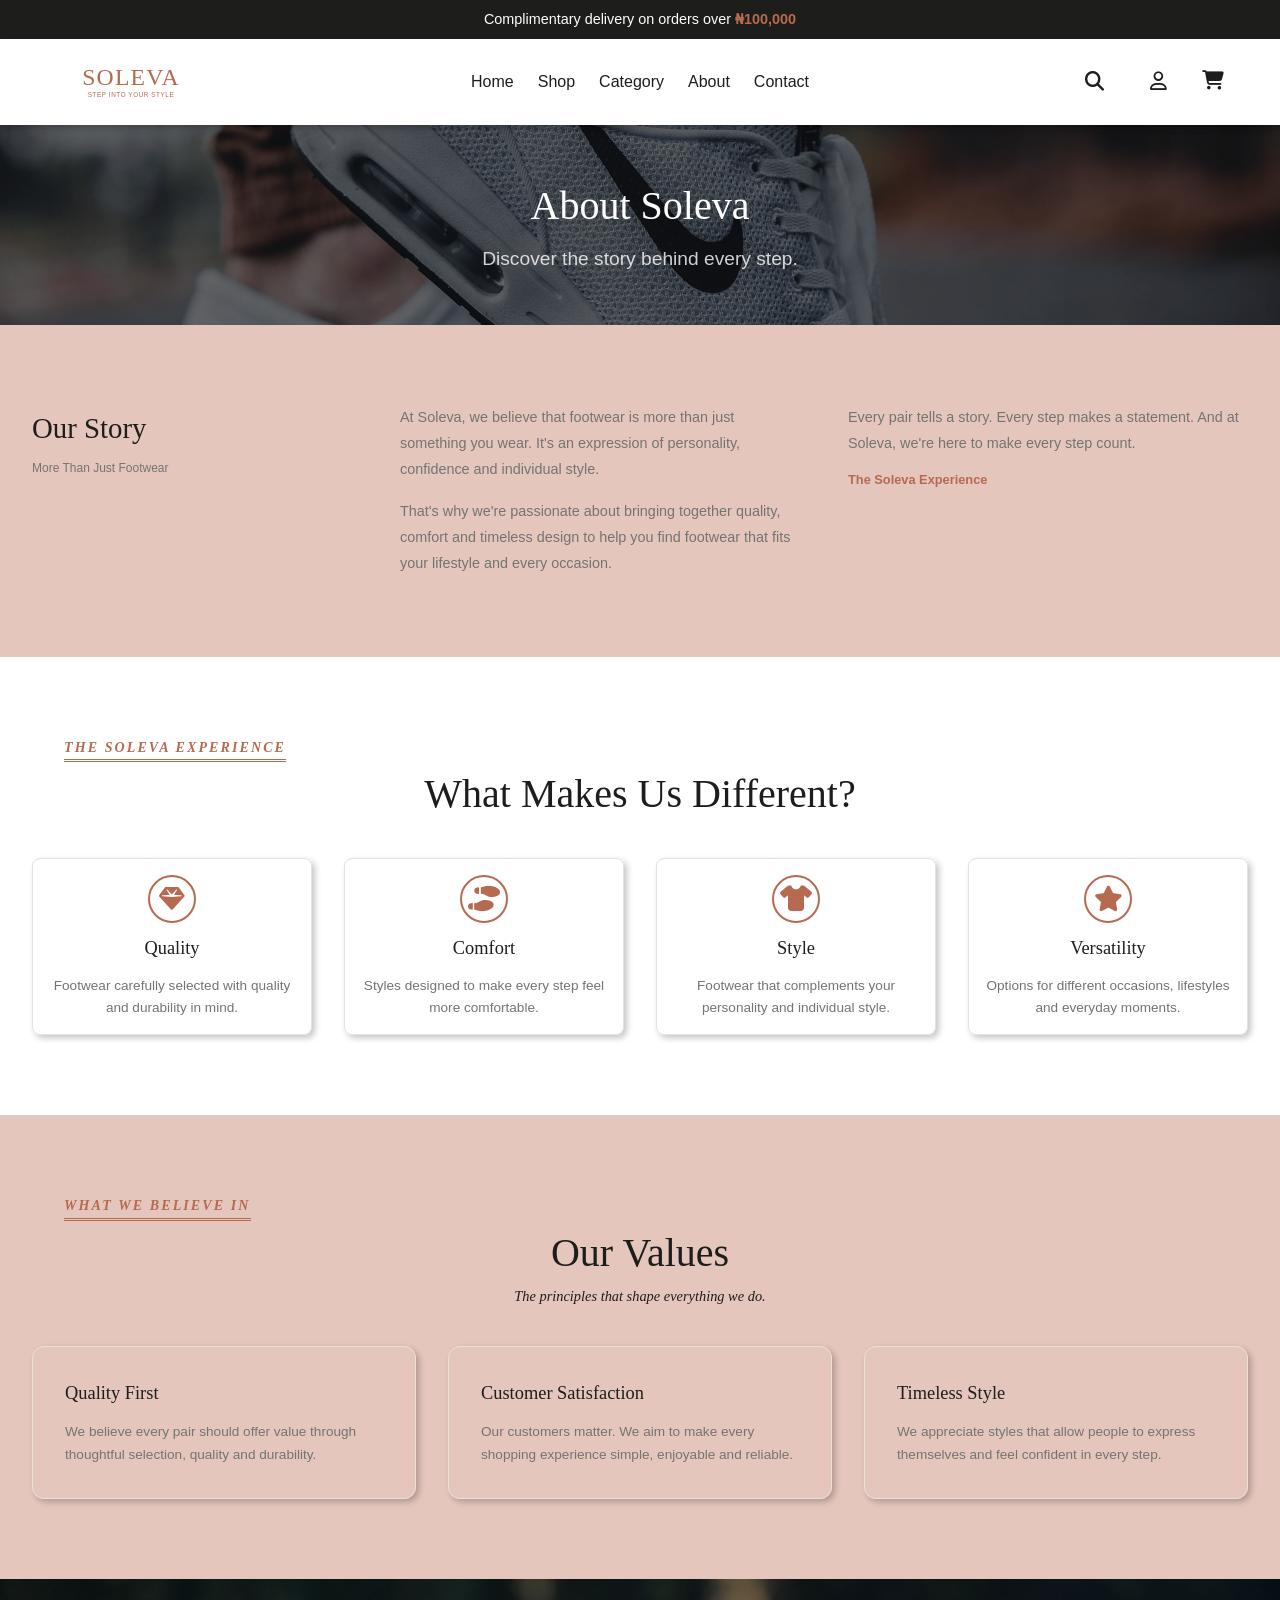
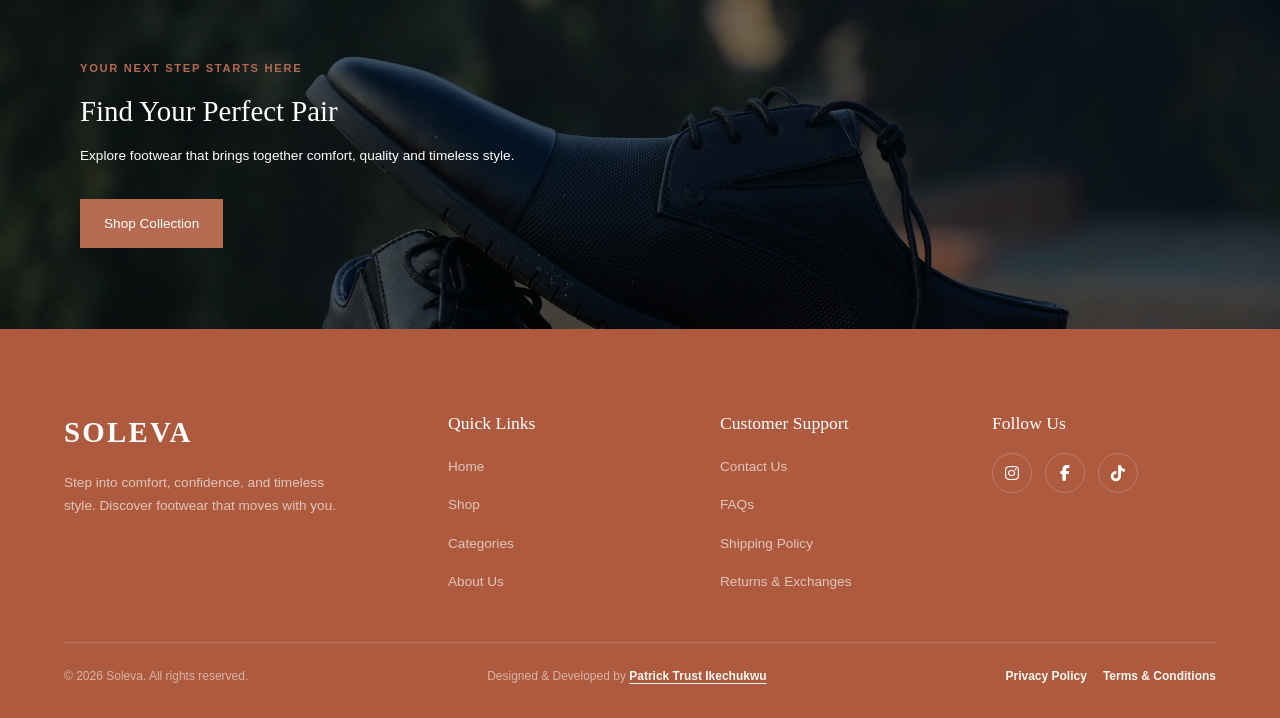
==== commit 77c5bebf: "completed about us page" ====
--- a/about.html
+++ b/about.html
@@ -138,27 +138,155 @@
         </header>
 
         <main>
+
+            <!-- ABOUT HERO -->
             <section class="about-hero">
-                <div class="about-hero-content">
-                    <p class="about-label">GET TO KNOW US</p>
-
-                    <h1>More Than Shoes.<br>A Way of Life.</h1>
-
-                    <p class="about-description">
-                        At Soleva, we believe the right footwear does more than
-                        complete an outfit. It gives you the confidence to take
-                        every step in style.
-                    </p>
-                </div>
-
                 <div class="about-hero-image">
                     <img
                         src="assets/images/hero_1.webp"
-                        alt="Stylish footwear from the Soleva collection"
+                        alt="Soleva footwear collection"
                     >
                 </div>
+                <div class="about-hero-overlay"></div>
+
+                <div class="about-hero-content">
+                    <h1>About Soleva</h1>
+                    <p>Discover the story behind every step.</p>
+                </div>
+            </section>
+
+            <!-- ABOUT STORY -->
+            <section class="about-story">
+                <div class="about-story-intro">
+                    <h2>Our Story</h2>
+                    <p>More Than Just Footwear</p>
+                </div>
+
+                <div class="about-story-content">
+                    <p>
+                        At Soleva, we believe that footwear is more than just
+                        something you wear. It's an expression of personality,
+                        confidence and individual style.
+                    </p>
+
+                    <p>
+                        That's why we're passionate about bringing together
+                        quality, comfort and timeless design to help you find
+                        footwear that fits your lifestyle and every occasion.
+                    </p>
+                </div>
+
+                <div class="about-story-highlight">
+                    <p>
+                        Every pair tells a story. Every step makes a statement.
+                        And at Soleva, we're here to make every step count.
+                    </p>
+
+                    <span>The Soleva Experience</span>
+                </div>
+            </section>
+
+            <!-- SOLEVA DIFFERENCE -->
+            <section class="soleva-difference">
+                <div class="section-heading">
+                    <p>THE SOLEVA EXPERIENCE</p>
+                    <h2>What Makes Us Different?</h2>
+                </div>
+
+                <div class="difference-grid">
+
+                    <div class="difference-card">
+                        <div class="difference-icon">
+                            <i class="fa-solid fa-gem"></i>
+                        </div>
+                        <h3>Quality</h3>
+                        <p>Footwear carefully selected with quality and durability in mind.</p>
+                    </div>
+
+                    <div class="difference-card">
+                        <div class="difference-icon">
+                            <i class="fa-solid fa-shoe-prints"></i>
+                        </div>
+                        <h3>Comfort</h3>
+                        <p>Styles designed to make every step feel more comfortable.</p>
+                    </div>
+
+                    <div class="difference-card">
+                        <div class="difference-icon">
+                            <i class="fa-solid fa-shirt"></i>
+                        </div>
+                        <h3>Style</h3>
+                        <p>Footwear that complements your personality and individual style.</p>
+                    </div>
+
+                    <div class="difference-card">
+                        <div class="difference-icon">
+                            <i class="fa-solid fa-star"></i>
+                        </div>
+                        <h3>Versatility</h3>
+                        <p>Options for different occasions, lifestyles and everyday moments.</p>
+                    </div>
+
+                </div>
+            </section>
+
+            <!-- ABOUT VALUES -->
+            <section class="about-values">
+                <div class="section-heading">
+                    <p>WHAT WE BELIEVE IN</p>
+                    <h2>Our Values</h2>
+                    <p>The principles that shape everything we do.</p>
+                </div>
+
+                <div class="values-container">
+
+                    <div class="value-card">
+                        <h3>Quality First</h3>
+                        <p>
+                            We believe every pair should offer value through
+                            thoughtful selection, quality and durability.
+                        </p>
+                    </div>
+
+                    <div class="value-card">
+                        <h3>Customer Satisfaction</h3>
+                        <p>
+                            Our customers matter. We aim to make every
+                            shopping experience simple, enjoyable and reliable.
+                        </p>
+                    </div>
+
+                    <div class="value-card">
+                        <h3>Timeless Style</h3>
+                        <p>
+                            We appreciate styles that allow people to express
+                            themselves and feel confident in every step.
+                        </p>
+                    </div>
+
+                </div>
+            </section>
+
+            <!-- ABOUT CTA (Reused promotional banner from index page for this seection) -->
+            <section class="promo-banner about-promo-banner ">
+                <div class="container">
+                    <div class="promo-content">
+                        <p class="promo-label">YOUR NEXT STEP STARTS HERE</p>
+
+                        <h2>Find Your Perfect Pair</h2>
+
+                        <p class="promo-description">
+                           Explore footwear that brings together comfort,
+                        quality and timeless style.
+                        </p>
+
+                        <a href="shop.html" class="promo-btn">Shop Collection</a>
+                    </div>
+                </div>
             </section>
         </main>
+
+        <!-- FOOTER -->
         <footer class="footer">
             <div class="container">
 
@@ -234,6 +362,7 @@
             </div>
         </footer>
         
+        <!-- Scripts -->
         <script type="module" src="js/scripts.js"></script>
         <script src="js/navigation.js"></script>
     </body>
--- a/css/style.css
+++ b/css/style.css
@@ -39,6 +39,8 @@
     /* Effects */
     --transition-fast: 200ms ease;
     --transition-smooth: 350ms ease;
+
+    --box--shadow: 3px 3px 6px rgba(0, 0, 0, 0.233);
 }
 
 /* Reset */
--- a/css/about.css
+++ b/css/about.css
@@ -1,42 +1,19 @@
+/* ABOUT HERO */
 .about-hero {
+    position: relative;
     width: 100%;
-    padding: 3rem 1.5rem;
-    background-color: var(--color-background);
-}
-
-.about-hero-content {
-    margin-bottom: 2rem;
-}
-
-.about-label {
-    margin-bottom: 1rem;
-    color: var(--color-accent);
-    font-size: .7rem;
-    font-weight: 700;
-    letter-spacing: .15em;
-}
-
-.about-hero-content h1 {
-    margin-bottom: 1rem;
-    color: var(--color-text);
-    font-family: var(--font-heading);
-    font-size: clamp(2rem, 7vw, 3rem);
-    font-weight: 400;
-    line-height: 1.2;
-}
-
-.about-description {
-    max-width: 450px;
-    color: var(--color-text-muted);
-    font-size: .9rem;
-    line-height: 1.8;
+    height: 200px;
+    display: flex;
+    align-items: center;
+    justify-content: center;
+    padding: 1.5rem;
+    overflow: hidden;
+    background-color: var(--color-text);
 }
 
 .about-hero-image {
-    width: 100%;
-    height: 280px;
-    overflow: hidden;
-    border-radius: var(--radius-medium);
+    position: absolute;
+    inset: 0;
 }
 
 .about-hero-image img {
@@ -44,4 +21,178 @@
     width: 100%;
     height: 100%;
     object-fit: cover;
+    object-position: center;
+}
+
+.about-hero-overlay {
+    position: absolute;
+    inset: 0;
+    background: rgba(0, 0, 0, 0.596);
+}
+
+.about-hero-content {
+    position: relative;
+    z-index: 1;
+    text-align: center;
+}
+
+.about-hero-content h1 {
+    margin-bottom: .3rem;
+    color: var(--color-surface);
+    font-family: var(--font-heading);
+    font-size: 2rem;
+    font-weight: 400;
+}
+
+.about-hero-content p {
+    color: rgba(255, 255, 255, .8);
+    font-size: .94rem;
+    line-height: 1.6;
+}
+
+/* ABOUT STORY */
+
+.about-story {
+    width: 100%;
+    display: flex;
+    flex-direction: column;
+    gap: 1.5rem;
+    padding: 3rem 1.5rem;
+    background-color: var(--color-background);
+}
+
+.about-story-intro h2 {
+    margin-bottom: .5rem;
+    color: var(--color-text);
+    font-family: var(--font-heading);
+    font-size: 1.5rem;
+    font-weight: 400;
+}
+
+.about-story-intro p {
+    color: var(--color-text-muted);
+    font-size: .75rem;
+}
+
+.about-story-content {
+    display: flex;
+    flex-direction: column;
+    gap: 1rem;
+}
+
+.about-story-content p,
+.about-story-highlight p {
+    color: var(--color-text-muted);
+    font-size: .85rem;
+    line-height: 1.8;
+}
+
+.about-story-highlight span {
+    display: inline-block;
+    margin-top: .8rem;
+    color: var(--color-accent);
+    font-size: .8rem;
+    font-weight: 600;
+}
+
+/* SOLEVA DIFFERENCE */
+.soleva-difference {
+    width: 100%;
+    padding: 3rem 1.5rem;
+    background-color: var(--color-surface);
+}
+
+.soleva-difference .section-heading {
+    margin-bottom: 2rem;
+}
+
+.difference-grid {
+    display: grid;
+    grid-template-columns: repeat(1, minmax(0, 1fr));
+    gap: 2rem 1rem;
+}
+
+.difference-card {
+    display: flex;
+    flex-direction: column;
+    align-items: center;
+    text-align: center;
+    gap: .7rem;
+
+    padding: 1rem;
+
+    border: 1px solid var(--color-border);
+    border-radius: 8px;
+    box-shadow: var(--box--shadow);
+}
+
+.difference-icon {
+    display: flex;
+    align-items: center;
+    justify-content: center;
+    width: 48px;
+    height: 48px;
+    color: var(--color-accent);
+    font-size: 1.4rem;
+    border: 2px solid var(--color-accent);
+    border-radius: 50%;
+}
+
+.difference-card h3 {
+    color: var(--color-text);
+    font-family: var(--font-heading);
+    font-size: 1rem;
+    font-weight: 400;
+}
+
+.difference-card p {
+    color: var(--color-text-muted);
+    font-size: .75rem;
+    line-height: 1.6;
+}
+
+/* OUR VALUES */
+
+.about-values {
+    width: 100%;
+    padding: 3rem 1.5rem;
+    background-color: var(--color-background);
+}
+
+.about-values .section-heading {
+    margin-bottom: 2rem;
+}
+
+.values-container {
+    display: flex;
+    flex-direction: column;
+    gap: 1rem;
+}
+
+.value-card {
+    padding: 1.5rem;
+    background-color: transparent;
+    border: 1px solid var(--color-border);
+    border-radius: var(--radius-medium);
+    box-shadow: var(--box--shadow);
+}
+
+.value-card h3 {
+    margin-bottom: .7rem;
+    color: var(--color-text);
+    font-family: var(--font-heading);
+    font-size: 1.15rem;
+    font-weight: 400;
+}
+
+.value-card p {
+    color: var(--color-text-muted);
+    font-size: .85rem;
+    line-height: 1.7;
+}
+
+/* about-cta */
+
+.promo-banner.about-promo-banner {
+    background-image: url("../assets/images/hero_4.webp");
 }
--- a/css/components.css
+++ b/css/components.css
@@ -14,13 +14,23 @@
 }
 
 /* Header */
-
+/* 
 .header {
     position: relative;
     background-color: var(--color-surface);
-    box-shadow: 0 2px 10px rgba(0, 0, 0, 0.1);
-}
-
+} */
+.header {
+    position: sticky;
+    top: 0;
+    z-index: 1000;
+    background-color: var(--color-surface);
+    box-shadow: var(--box--shadow);
+    transition: transform 0.3s ease;
+}
+
+.header.header-hidden {
+    transform: translateY(-100%);
+}
 .header-container {
     display: flex;
     align-items: center;
@@ -225,7 +235,7 @@
     background-color: var(--color-surface);
     border: 1px solid var(--color-border);
     border-radius: var(--radius-medium);
-    box-shadow: 0 4px 12px rgba(0, 0, 0, 0.08);
+    box-shadow: var(--box--shadow);
     z-index: 200;
 }
 
@@ -595,7 +605,7 @@
 }
 
 .product-card:hover {
-    box-shadow: 0 8px 24px rgba(0, 0, 0, 0.08);
+    box-shadow: var(--box--shadow);
 }
 
 .product-info h3 {
@@ -636,7 +646,7 @@
 
     padding: var(--space-xl) var(--page-padding);
 
-    background-image: url("../assets/images/hero_2.jpg");
+    background-image: url("../assets/images/hero_2.webp");
     background-size: cover;
     background-position: 70% center;
     background-repeat: no-repeat;
@@ -784,6 +794,8 @@
     background-color: var(--color-background);
     border: 1px solid var(--color-border);
     border-radius: var(--radius-medium);
+
+    box-shadow: var(--box--shadow);
 }
 
 .feature-icon {
--- a/css/responsive.css
+++ b/css/responsive.css
@@ -131,7 +131,7 @@
         margin:0;
         margin-left: var(--space-ms);
     }
-
+/* FEATURES */
     .features-grid {
         grid-template-columns: repeat(2, minmax(0, 1fr));
         gap: 1.5rem;
@@ -155,7 +155,7 @@
     .feature-card p {
         font-size: 0.9rem;
     }
-
+/* TESTIMONIALS */
     .testimonials-section {
         padding: 3.5rem 2rem;
     }
@@ -172,7 +172,7 @@
     .testimonial-text {
         font-size: 1rem;
     }
-
+/* NEWSLETTER */
     .newsletter-section {
         padding: 3rem 1rem;
     }
@@ -205,7 +205,7 @@
         max-width: 450px;
         margin: 0;
     }
-
+    /* FOOTER */
     .footer {
         padding: 4rem 2rem 2rem;
     }
@@ -236,25 +236,50 @@
         padding-top: 2rem;
     }
 
-    .about-hero {
-        display: flex;
-        align-items: center;
+
+    /* ===== about_us Page ===== */
+    .about-story {
+        display: grid;
+        grid-template-columns: .8fr 1fr 1fr;
+        align-items: start;
         gap: 2rem;
         padding: 4rem 2rem;
     }
 
-    .about-hero-content {
-        flex: 1;
-        margin-bottom: 0;
-    }
-
-    .about-hero-content h1 {
-        font-size: 2.5rem;
-    }
-
-    .about-hero-image {
-        flex: 1;
-        height: 380px;
+    .about-story-content {
+        gap: 1rem;
+    }
+
+    /* SOLEVA DIFFERENCE */
+    .soleva-difference {
+        padding: 4rem 2rem;
+    }
+
+    .difference-grid {
+        grid-template-columns: repeat(2, minmax(0, 1fr));
+        gap: 2.5rem;
+    }
+
+    .difference-card p {
+        max-width: 250px;
+        font-size: .85rem;
+    }
+
+    /* OUR VALUES */
+    .about-values {
+        padding: 4rem 2rem;
+    }
+
+    .values-container {
+        display: grid;
+        grid-template-columns: repeat(2, minmax(0, 1fr));
+        gap: 1.5rem;
+    }
+
+    .values-container > :last-child  {
+        grid-column: 1 / -1;
+        width: 70%;
+        margin-inline: auto;
     }
 }
 
@@ -307,6 +332,19 @@
     .featured-products .container {
         max-width: 1090px;
     }
+
+    /* SOLEVA DIFFERENCE */
+    .difference-grid {
+        grid-template-columns: repeat(3, minmax(0, 1fr));
+        gap: 2.5rem;
+    }
+    .difference-grid > :last-child  {
+        grid-column: 1 / -1;
+        width: 60%;
+        margin-inline: auto;
+    }
+
+    
 }
 
 /* Desktop Styles */
@@ -429,6 +467,75 @@
         padding-top: 1.5rem;
         border-top: 1px solid rgba(231, 226, 217, 0.2);
     }
+
+    /* ===== about_us Page ===== */
+    .about-hero-content h1 {
+        margin-bottom: .3rem;
+        font-size: 2.5rem;
+        font-weight: 500;
+    }
+
+    .about-hero-content p {
+        color: rgba(255, 255, 255, .8);
+        font-size: 1.2rem;
+        line-height: 1.7;
+    }
+
+    .about-story {
+        gap: 3rem;
+        padding: 5rem 2rem;
+    }
+
+    .about-story-intro h2 {
+        font-size: 1.8rem;
+    }
+
+    .about-story-content p,
+    .about-story-highlight p {
+        font-size: .9rem;
+    }
+
+    /* SOLEVA DIFFERENCE */
+    .soleva-difference {
+        padding: 5rem 2rem;
+    }
+
+    .difference-grid {
+        grid-template-columns: repeat(4, minmax(0, 1fr));
+        gap: 2rem;
+    }
+    .difference-grid > :last-child {
+        grid-column: auto;
+        width: auto;
+        margin-inline: 0;
+    }
+    .difference-icon {
+        font-size: 1.6rem;
+    }
+
+    .difference-card h3 {
+        font-size: 1.15rem;
+    }
+
+    /* OUR VALUES */
+    .about-values {
+        padding: 5rem 2rem;
+    }
+
+    .values-container {
+        grid-template-columns: repeat(3, minmax(0, 1fr));
+        gap: 2rem;
+    }
+
+    .value-card {
+        padding: 2rem;
+    }
+
+    .values-container > :last-child  {
+        grid-column: auto;
+        width: auto;
+        margin-inline: 0;
+    }
 }
 
 
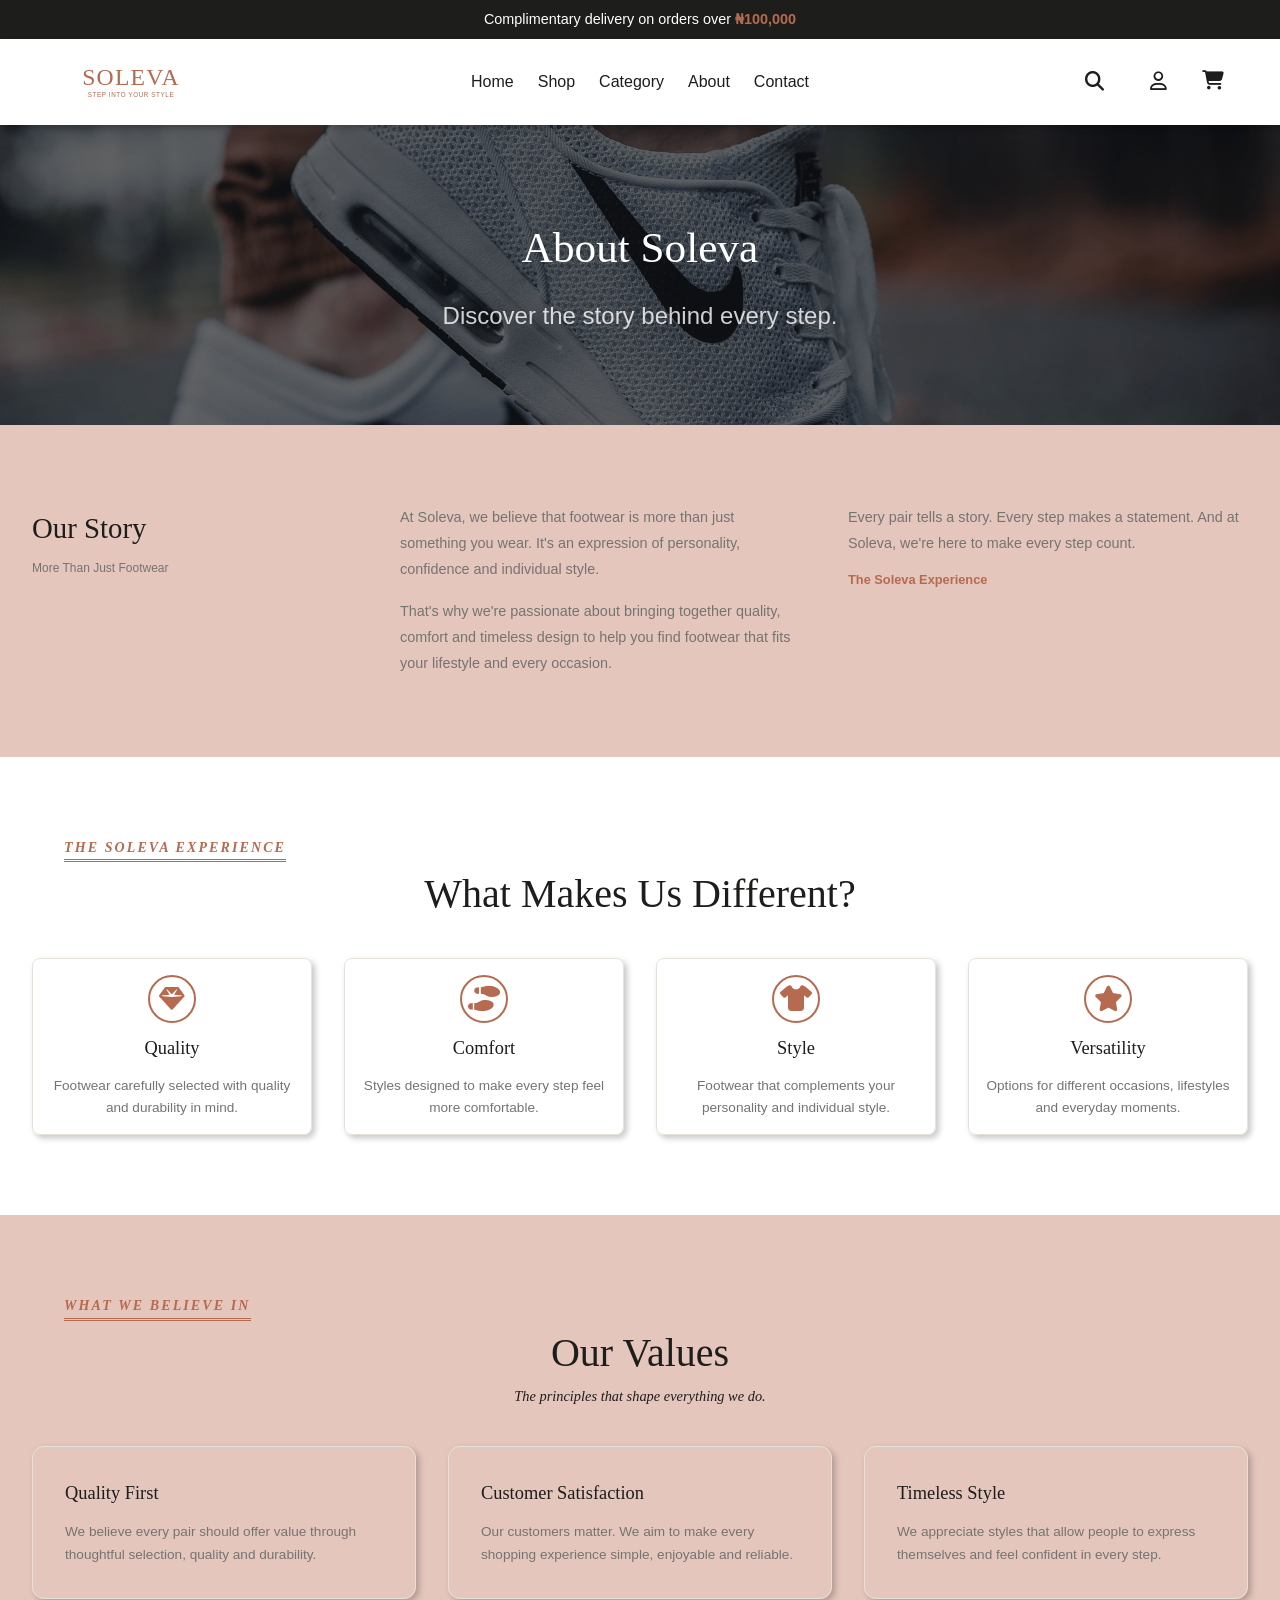
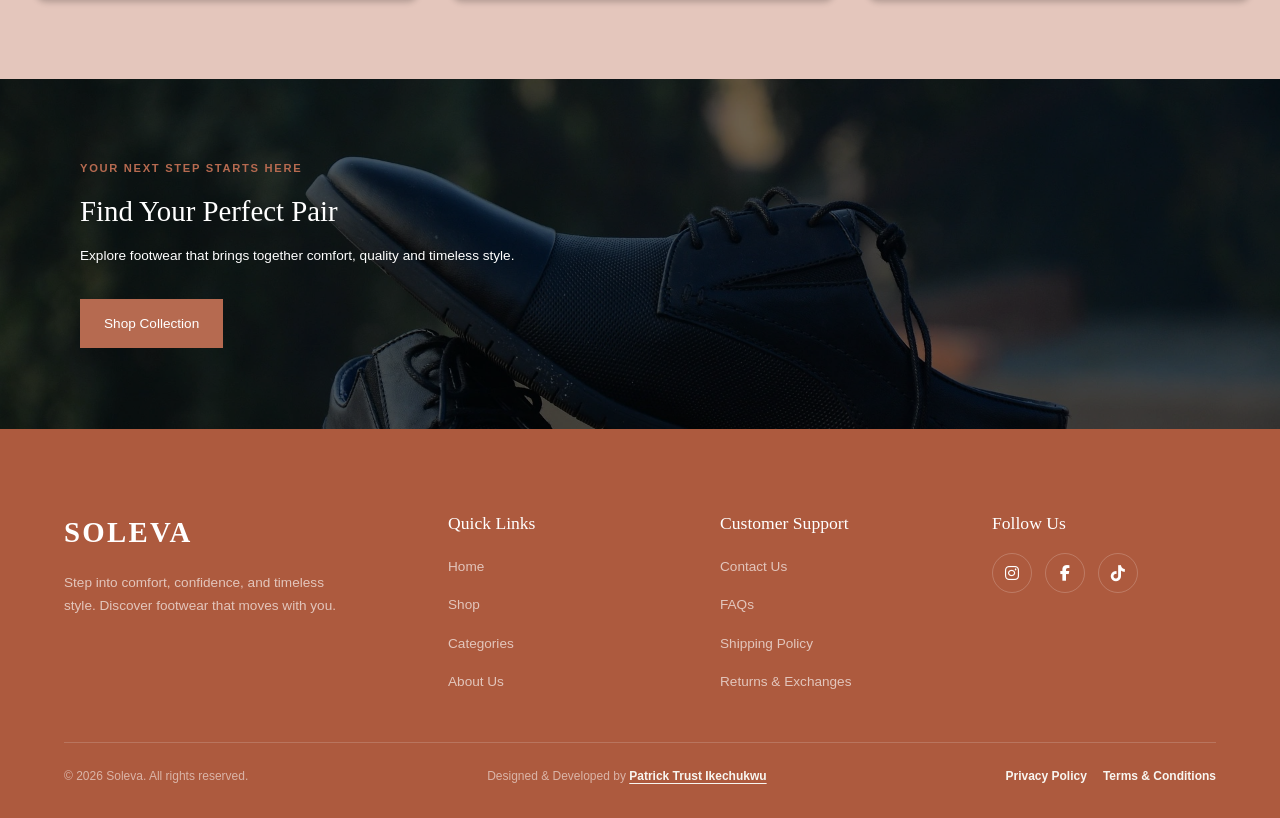
==== commit df754d5f: "added and updated custom animatio for contact and about us page" ====
--- a/about.html
+++ b/about.html
@@ -150,19 +150,19 @@
                 <div class="about-hero-overlay"></div>
 
                 <div class="about-hero-content">
-                    <h1>About Soleva</h1>
-                    <p>Discover the story behind every step.</p>
+                    <h1 data-animate="fade-up">About Soleva</h1>
+                    <p data-animate="fade-up" data-delay="200">Discover the story behind every step.</p>
                 </div>
             </section>
 
             <!-- ABOUT STORY -->
             <section class="about-story">
                 <div class="about-story-intro">
-                    <h2>Our Story</h2>
-                    <p>More Than Just Footwear</p>
-                </div>
-
-                <div class="about-story-content">
+                    <h2 data-animate="fade-up">Our Story</h2>
+                    <p data-animate="fade-up" data-delay="150">More Than Just Footwear</p>
+                </div>
+
+                <div class="about-story-content" data-animate="fade-up" data-delay="300">
                     <p>
                         At Soleva, we believe that footwear is more than just
                         something you wear. It's an expression of personality,
@@ -176,7 +176,7 @@
                     </p>
                 </div>
 
-                <div class="about-story-highlight">
+                <div class="about-story-highlight" data-animate="fade-up" data-delay="450">
                     <p>
                         Every pair tells a story. Every step makes a statement.
                         And at Soleva, we're here to make every step count.
@@ -189,13 +189,13 @@
             <!-- SOLEVA DIFFERENCE -->
             <section class="soleva-difference">
                 <div class="section-heading">
-                    <p>THE SOLEVA EXPERIENCE</p>
-                    <h2>What Makes Us Different?</h2>
+                    <p data-animate="fade-left">THE SOLEVA EXPERIENCE</p>
+                    <h2 data-animate="fade-up">What Makes Us Different?</h2>
                 </div>
 
                 <div class="difference-grid">
 
-                    <div class="difference-card">
+                    <div class="difference-card" data-animate="fade-up">
                         <div class="difference-icon">
                             <i class="fa-solid fa-gem"></i>
                         </div>
@@ -203,7 +203,7 @@
                         <p>Footwear carefully selected with quality and durability in mind.</p>
                     </div>
 
-                    <div class="difference-card">
+                    <div class="difference-card" data-animate="fade-up" data-delay="150">
                         <div class="difference-icon">
                             <i class="fa-solid fa-shoe-prints"></i>
                         </div>
@@ -211,7 +211,7 @@
                         <p>Styles designed to make every step feel more comfortable.</p>
                     </div>
 
-                    <div class="difference-card">
+                    <div class="difference-card" data-animate="fade-up" data-delay="300">
                         <div class="difference-icon">
                             <i class="fa-solid fa-shirt"></i>
                         </div>
@@ -219,7 +219,7 @@
                         <p>Footwear that complements your personality and individual style.</p>
                     </div>
 
-                    <div class="difference-card">
+                    <div class="difference-card" data-animate="fade-up" data-delay="450">
                         <div class="difference-icon">
                             <i class="fa-solid fa-star"></i>
                         </div>
@@ -233,14 +233,14 @@
             <!-- ABOUT VALUES -->
             <section class="about-values">
                 <div class="section-heading">
-                    <p>WHAT WE BELIEVE IN</p>
-                    <h2>Our Values</h2>
-                    <p>The principles that shape everything we do.</p>
+                    <p data-animate="fade-left">WHAT WE BELIEVE IN</p>
+                    <h2 data-animate="fade-up">Our Values</h2>
+                    <p data-animate="fade-up" data-delay="150">The principles that shape everything we do.</p>
                 </div>
 
                 <div class="values-container">
 
-                    <div class="value-card">
+                    <div class="value-card" data-animate="zoom-in">
                         <h3>Quality First</h3>
                         <p>
                             We believe every pair should offer value through
@@ -248,7 +248,7 @@
                         </p>
                     </div>
 
-                    <div class="value-card">
+                    <div class="value-card" data-animate="zoom-in" data-delay="150">
                         <h3>Customer Satisfaction</h3>
                         <p>
                             Our customers matter. We aim to make every
@@ -256,7 +256,7 @@
                         </p>
                     </div>
 
-                    <div class="value-card">
+                    <div class="value-card" data-animate="zoom-in" data-delay="300">
                         <h3>Timeless Style</h3>
                         <p>
                             We appreciate styles that allow people to express
@@ -270,7 +270,7 @@
             <!-- ABOUT CTA (Reused promotional banner from index page for this seection) -->
             <section class="promo-banner about-promo-banner ">
                 <div class="container">
-                    <div class="promo-content">
+                    <div class="promo-content" data-animate="zoom-in" data-duration="1000">
                         <p class="promo-label">YOUR NEXT STEP STARTS HERE</p>
 
                         <h2>Find Your Perfect Pair</h2>
@@ -291,7 +291,7 @@
             <div class="container">
 
                 <!-- Brand -->
-                <div class="footer-brand">
+                <div class="footer-brand" data-animate="fade-up">
                     <a href="index.html" class="footer-logo">
                         SOLEVA
                     </a>
@@ -303,7 +303,7 @@
                 </div>
 
                 <!-- Quick Links -->
-                <div class="footer-links">
+                <div class="footer-links" data-animate="fade-up">
                     <h3>Quick Links</h3>
                     <ul>
                         <li><a href="index.html">Home</a></li>
@@ -314,7 +314,7 @@
                 </div>
 
                 <!-- Customer Support -->
-                <div class="footer-links">
+                <div class="footer-links" data-animate="fade-up">
                     <h3>Customer Support</h3>
                     <ul>
                         <li><a href="contact.html">Contact Us</a></li>
@@ -325,7 +325,7 @@
                 </div>
 
                 <!-- Social Media -->
-                <div class="footer-social">
+                <div class="footer-social" data-animate="fade-up">
                     <h3>Follow Us</h3>
 
                     <div class="social-icons">
@@ -344,7 +344,7 @@
                 </div>
 
                 <!-- Footer Bottom -->
-                <div class="footer-bottom">
+                <div class="footer-bottom" data-animate="fade-up">
                     <p>&copy; 2026 Soleva. All rights reserved.</p>
 
                     <p>
@@ -363,7 +363,6 @@
         </footer>
         
         <!-- Scripts -->
-        <script type="module" src="js/scripts.js"></script>
-        <script src="js/navigation.js"></script>
+        <script type="module" src="js/script.js"></script>
     </body>
 </html>
--- a/css/style.css
+++ b/css/style.css
@@ -55,6 +55,7 @@
 
 html {
     scroll-behavior: smooth;
+    overflow-x: clip;
 }
 
 body {
--- a/css/about.css
+++ b/css/about.css
@@ -2,7 +2,7 @@
 .about-hero {
     position: relative;
     width: 100%;
-    height: 200px;
+    height: 250px;
     display: flex;
     align-items: center;
     justify-content: center;
--- a/css/animations.css
+++ b/css/animations.css
@@ -0,0 +1,53 @@
+/* ==========================================
+   SCROLL ANIMATIONS
+========================================== */
+
+[data-animate] {
+    opacity: 0;
+
+    transition:
+        opacity var(--animation-duration, 800ms) ease,
+        transform var(--animation-duration, 800ms) ease;
+
+    transition-delay: var(--animation-delay, 0ms);
+}
+
+
+
+/* FADE UP */
+[data-animate="fade-up"] {
+    transform: translateY(40px);
+}
+
+/* FADE DOWN */
+[data-animate="fade-down"] {
+    transform: translateY(-40px);
+}
+
+/* FADE LEFT */
+[data-animate="fade-left"] {
+    transform: translateX(40px);
+}
+
+/* FADE RIGHT */
+[data-animate="fade-right"] {
+    transform: translateX(-40px);
+}
+
+/* ZOOM IN */
+[data-animate="zoom-in"] {
+    transform: scale(0.85);
+}
+
+/* ZOOM OUT */
+[data-animate="zoom-out"] {
+    transform: scale(1.15);
+}
+
+
+
+/* ANIMATION ACTIVE */
+[data-animate].is-visible {
+    opacity: 1;
+    transform: translate(0) scale(1);
+}
--- a/css/responsive.css
+++ b/css/responsive.css
@@ -281,6 +281,95 @@
         width: 70%;
         margin-inline: auto;
     }
+
+    /* Contact Us Page */
+    .contact-info {
+        padding: 4rem 2rem;
+    }
+
+    .contact-info-grid {
+        display: grid;
+        grid-template-columns: repeat(2, minmax(0, 1fr));
+        gap: 1.5rem;
+    }
+    .contact-info-grid > :last-child {
+        grid-column: 1 / -1;
+        width: 70%;
+        margin-inline: auto;
+    }
+
+    .about-hero-content h1,
+    .contact-hero-content h1 {
+        margin-bottom: .9rem;
+        font-size: 2.3rem;
+        font-weight: 500;
+    }
+
+    .about-hero-content p,
+    .contact-hero-content p {
+        color: rgba(255, 255, 255, .8);
+        font-size: 1.1rem;
+        line-height: 1.7;
+    }
+    /* contact-form */
+     .contact-form-section {
+        display: grid;
+        grid-template-columns: .8fr 1.2fr;
+        align-items: start;
+        gap: 2rem;
+        padding: 4rem 2rem;
+    }
+
+    .contact-form-intro {
+        margin-bottom: 0;
+    }
+
+
+    .faq-section {
+        padding: 4rem 2rem;
+    }
+
+    .faq-section .section-heading {
+        margin-bottom: 2.5rem;
+    }
+
+    .faq-container {
+        max-width: 800px;
+        margin-inline: auto;
+        gap: 1rem;
+    }
+
+    .faq-item {
+        padding-inline: 1.5rem;
+    }
+
+    .faq-question {
+        padding: 1.4rem 0;
+        font-size: .95rem;
+    }
+
+    .faq-answer p {
+        font-size: .85rem;
+    }
+
+
+    .contact-social {
+        padding: 4rem 2rem;
+    }
+
+    .contact-social .section-heading {
+        margin-bottom: 2.5rem;
+    }
+
+    .social-links {
+        gap: 1.3rem;
+    }
+
+    .social-links a {
+        width: 48px;
+        height: 48px;
+        font-size: 1.1rem;
+    }
 }
 
 /* Laptop */
@@ -344,7 +433,26 @@
         margin-inline: auto;
     }
 
+
+    /* CONTACT SECTION */
     
+    .contact-hero,
+    .about-hero {
+        height: 300px;
+    }
+    .about-hero-content h1,
+    .contact-hero-content h1 {
+        margin-bottom: .9rem;
+        font-size: 2.5rem;
+        font-weight: 500;
+    }
+
+    .about-hero-content p,
+    .contact-hero-content p {
+        color: rgba(255, 255, 255, .8);
+        font-size: 1.3rem;
+        line-height: 1.7;
+    }
 }
 
 /* Desktop Styles */
@@ -469,15 +577,17 @@
     }
 
     /* ===== about_us Page ===== */
-    .about-hero-content h1 {
-        margin-bottom: .3rem;
-        font-size: 2.5rem;
+    .about-hero-content h1,
+    .contact-hero-content h1 {
+        margin-bottom: .9rem;
+        font-size: 2.7rem;
         font-weight: 500;
     }
 
-    .about-hero-content p {
+    .about-hero-content p,
+    .contact-hero-content p {
         color: rgba(255, 255, 255, .8);
-        font-size: 1.2rem;
+        font-size: 1.5rem;
         line-height: 1.7;
     }
 
@@ -536,6 +646,88 @@
         width: auto;
         margin-inline: 0;
     }
+
+    /* Contact Us Page */
+   .contact-info {
+        padding: 5rem 2rem;
+    }
+
+    .contact-info-grid {
+        grid-template-columns: repeat(3, minmax(0, 1fr));
+        gap: 2rem;
+
+        max-width: 1200px;
+        margin: 0 auto;
+    }
+
+    .contact-info-card {
+        padding: 2rem;
+    }
+
+    .contact-info-grid > :last-child {
+        grid-column: auto;
+        width: auto;
+        margin-inline: 0;
+    }
+
+    .contact-form-section {
+        gap: 5rem;
+        padding: 5rem 3rem;
+    }
+
+    .contact-form-intro h2 {
+        font-size: 3rem;
+        margin-bottom: 1rem;
+    }
+
+    .contact-form {
+        max-width: 650px;
+    }
+
+    .faq-section {
+        padding: 5rem 2rem;
+    }
+
+    .faq-section .section-heading {
+        margin-bottom: 3rem;
+    }
+
+    .faq-container {
+        max-width: 850px;
+        gap: 1.2rem;
+    }
+
+    .faq-item {
+        padding-inline: 1.8rem;
+    }
+
+    .faq-question {
+        padding: 1.5rem 0;
+        font-size: 1rem;
+    }
+
+    .faq-answer p {
+        font-size: .9rem;
+    }
+
+
+    .contact-social {
+        padding: 5rem 2rem;
+    }
+
+    .contact-social .section-heading {
+        margin-bottom: 3rem;
+    }
+
+    .social-links {
+        gap: 1.5rem;
+    }
+
+    .social-links a {
+        width: 52px;
+        height: 52px;
+        font-size: 1.2rem;
+    }
 }
 
 
